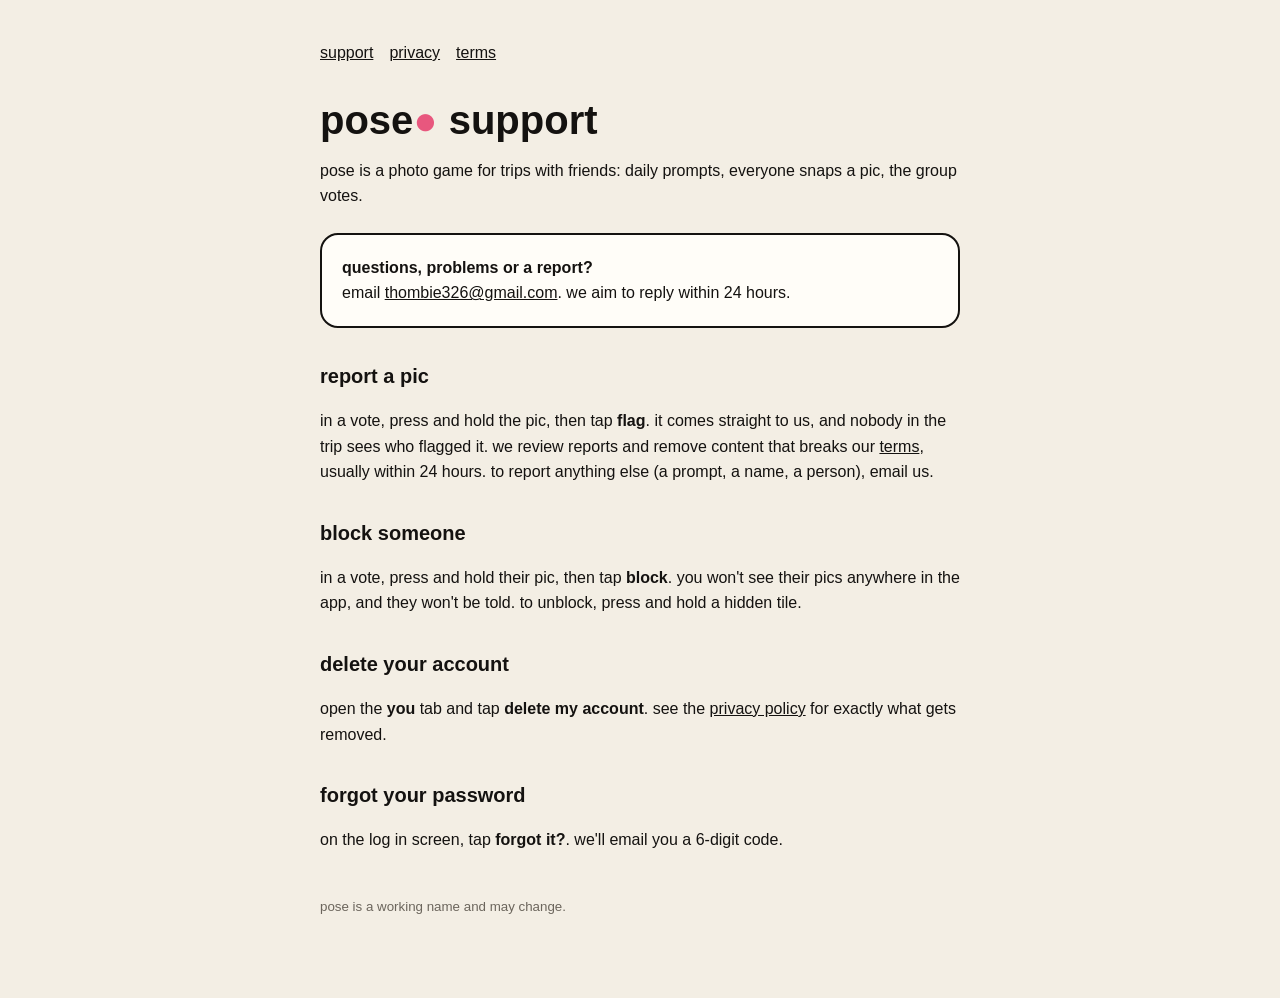
==== index.html @ 8d49477a "Add files via upload" ====
<!doctype html>
<html lang="en">
  <head>
    <meta charset="utf-8" />
    <meta name="viewport" content="width=device-width, initial-scale=1" />
    <title>pose · support</title>
    <style>
      body {
        margin: 0;
        background: #f3eee4;
        color: #141210;
        font:
          16px/1.6 Helvetica,
          Arial,
          sans-serif;
      }
      main {
        max-width: 640px;
        margin: 0 auto;
        padding: 40px 20px 64px;
      }
      h1 {
        font-size: 40px;
        line-height: 1.1;
        margin: 0 0 8px;
      }
      h2 {
        font-size: 20px;
        margin: 32px 0 8px;
      }
      a {
        color: #141210;
      }
      .dot {
        color: #e8577e;
      }
      .card {
        background: #fffdf8;
        border: 2px solid #141210;
        border-radius: 18px;
        padding: 20px;
        margin: 24px 0;
      }
      nav a {
        margin-right: 16px;
      }
      small {
        color: #6b655c;
      }
    </style>
  </head>
  <body>
    <main>
      <nav>
        <a href="index.html">support</a><a href="privacy.html">privacy</a
        ><a href="terms.html">terms</a>
      </nav>
      <h1 style="margin-top: 32px">pose<span class="dot">●</span> support</h1>
      <p>
        pose is a photo game for trips with friends: daily prompts, everyone
        snaps a pic, the group votes.
      </p>

      <div class="card">
        <strong>questions, problems or a report?</strong><br />
        email <a href="mailto:thombie326@gmail.com">thombie326@gmail.com</a>. we
        aim to reply within 24 hours.
      </div>

      <h2>report a pic</h2>
      <p>
        in a vote, press and hold the pic, then tap <strong>flag</strong>. it
        comes straight to us, and nobody in the trip sees who flagged it. we
        review reports and remove content that breaks our
        <a href="terms.html">terms</a>, usually within 24 hours. to report
        anything else (a prompt, a name, a person), email us.
      </p>

      <h2>block someone</h2>
      <p>
        in a vote, press and hold their pic, then tap <strong>block</strong>.
        you won't see their pics anywhere in the app, and they won't be told. to
        unblock, press and hold a hidden tile.
      </p>

      <h2>delete your account</h2>
      <p>
        open the <strong>you</strong> tab and tap
        <strong>delete my account</strong>. see the
        <a href="privacy.html">privacy policy</a> for exactly what gets removed.
      </p>

      <h2>forgot your password</h2>
      <p>
        on the log in screen, tap <strong>forgot it?</strong>. we'll email you a
        6-digit code.
      </p>

      <p style="margin-top: 40px">
        <small>pose is a working name and may change.</small>
      </p>
    </main>
  </body>
</html>
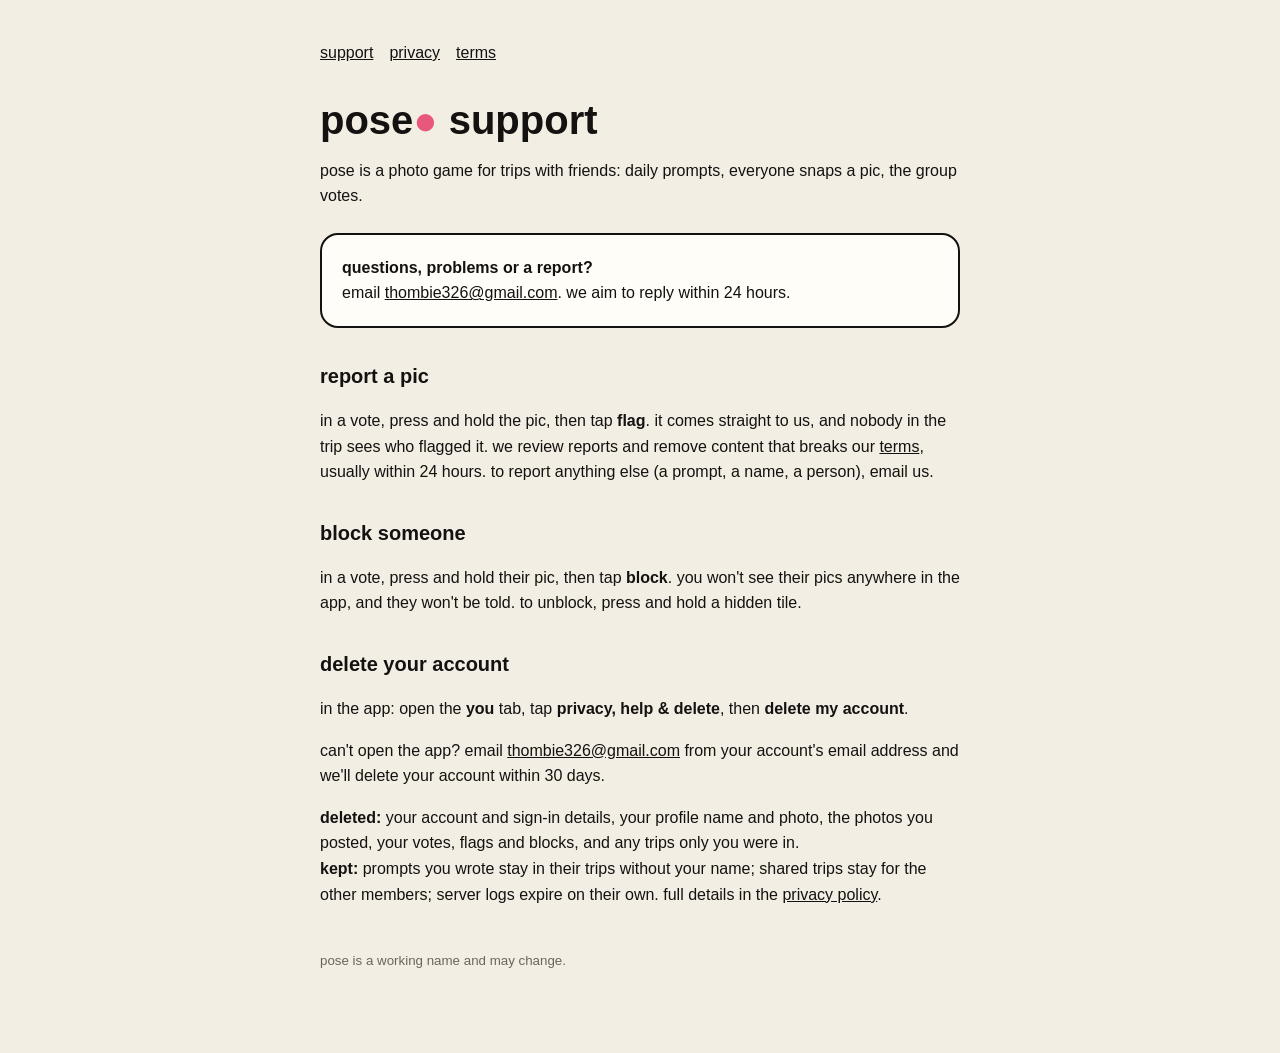
==== commit 27832813: "Revise account deletion process and data retention info Updated account deletion instructions and ad" ====
--- a/index.html
+++ b/index.html
@@ -85,15 +85,21 @@
 
       <h2>delete your account</h2>
       <p>
-        open the <strong>you</strong> tab and tap
-        <strong>delete my account</strong>. see the
-        <a href="privacy.html">privacy policy</a> for exactly what gets removed.
+        in the app: open the <strong>you</strong> tab, tap
+        <strong>privacy, help &amp; delete</strong>, then
+        <strong>delete my account</strong>.
       </p>
-
-      <h2>forgot your password</h2>
       <p>
-        on the log in screen, tap <strong>forgot it?</strong>. we'll email you a
-        6-digit code.
+        can't open the app? email
+        <a href="mailto:thombie326@gmail.com">thombie326@gmail.com</a>
+        from your account's email address and we'll delete your account within 30 days.
+      </p>
+      <p>
+        <strong>deleted:</strong> your account and sign-in details, your profile name and photo,
+        the photos you posted, your votes, flags and blocks, and any trips only you were in.<br>
+        <strong>kept:</strong> prompts you wrote stay in their trips without your name; shared trips
+        stay for the other members; server logs expire on their own.
+        full details in the <a href="privacy.html">privacy policy</a>.
       </p>
 
       <p style="margin-top: 40px">
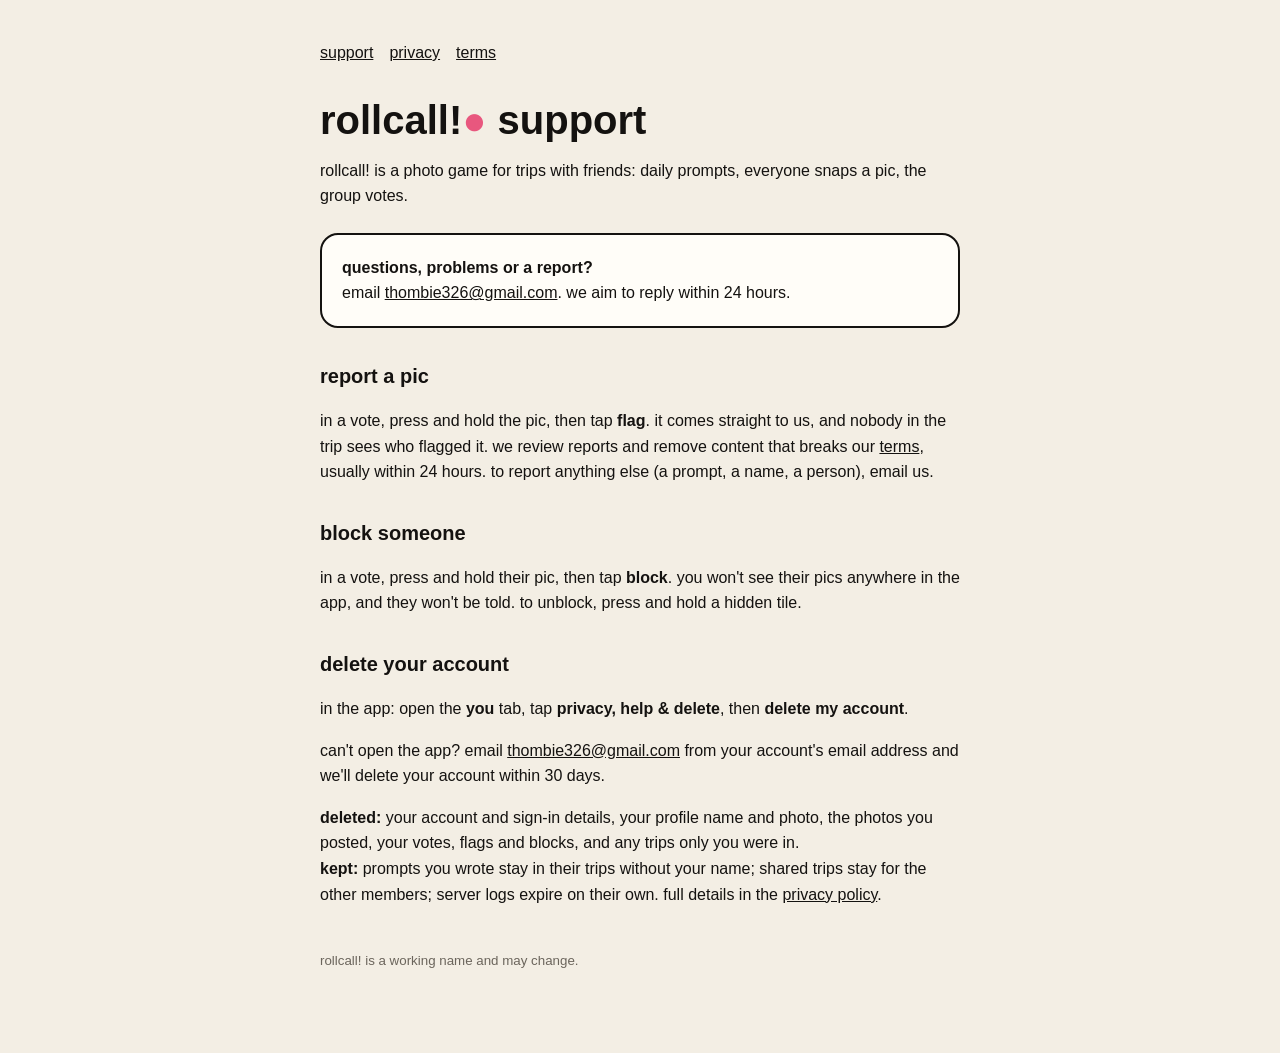
==== commit 5e1b5173: "Rename 'pose' to 'rollcall!' in index.html" ====
--- a/index.html
+++ b/index.html
@@ -3,7 +3,7 @@
   <head>
     <meta charset="utf-8" />
     <meta name="viewport" content="width=device-width, initial-scale=1" />
-    <title>pose · support</title>
+    <title>rollcall! · support</title>
     <style>
       body {
         margin: 0;
@@ -55,9 +55,9 @@
         <a href="index.html">support</a><a href="privacy.html">privacy</a
         ><a href="terms.html">terms</a>
       </nav>
-      <h1 style="margin-top: 32px">pose<span class="dot">●</span> support</h1>
+      <h1 style="margin-top: 32px">rollcall!<span class="dot">●</span> support</h1>
       <p>
-        pose is a photo game for trips with friends: daily prompts, everyone
+        rollcall! is a photo game for trips with friends: daily prompts, everyone
         snaps a pic, the group votes.
       </p>
 
@@ -103,7 +103,7 @@
       </p>
 
       <p style="margin-top: 40px">
-        <small>pose is a working name and may change.</small>
+        <small>rollcall! is a working name and may change.</small>
       </p>
     </main>
   </body>
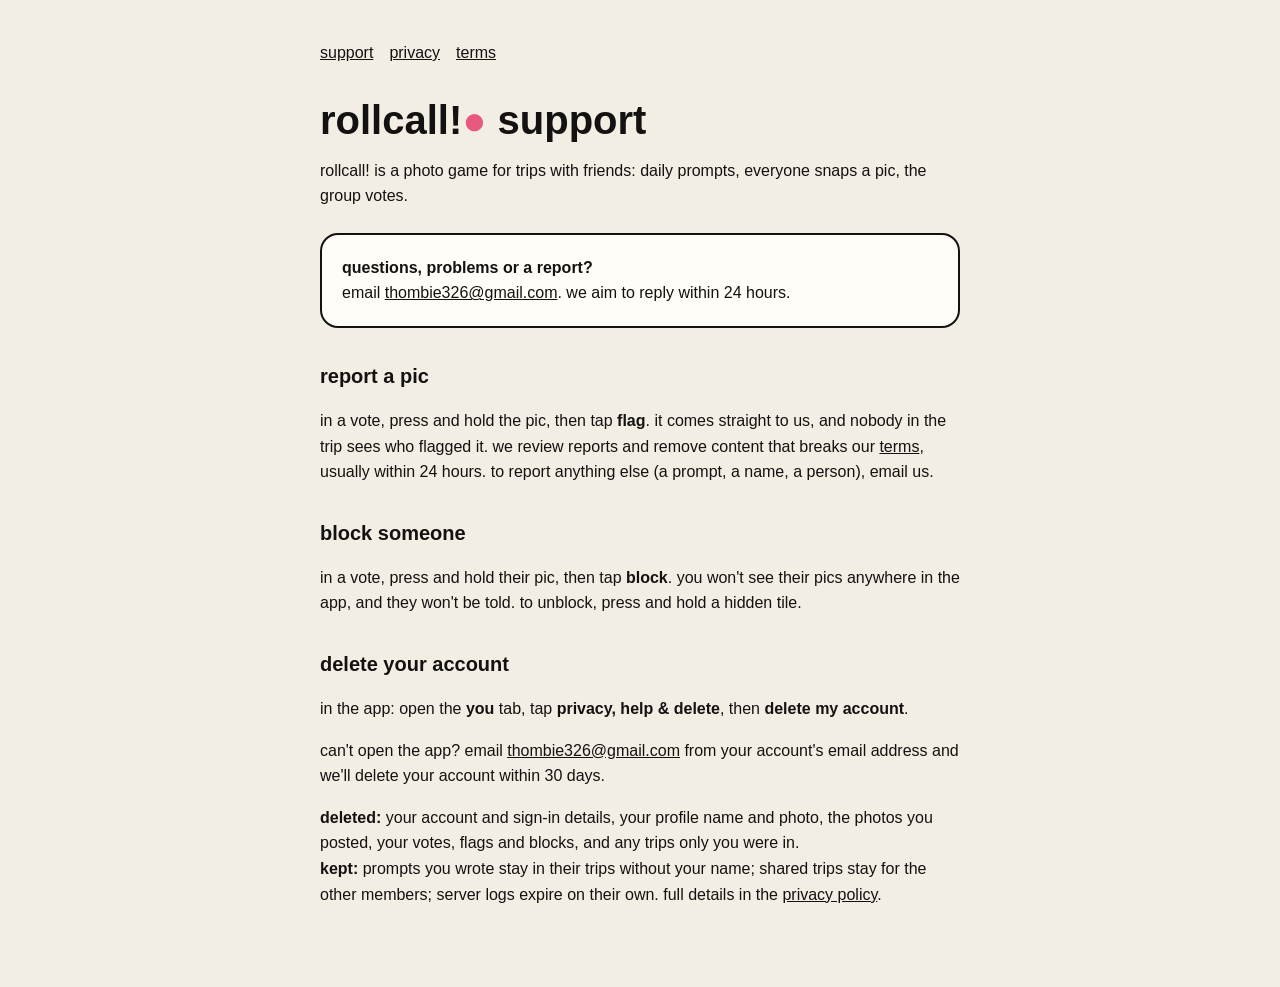
==== commit 2e26bda1: "Privacy: Expo push service, push token, deletion path, rollcall! name; drop the working-name line Co" ====
--- a/index.html
+++ b/index.html
@@ -101,10 +101,6 @@
         stay for the other members; server logs expire on their own.
         full details in the <a href="privacy.html">privacy policy</a>.
       </p>
-
-      <p style="margin-top: 40px">
-        <small>rollcall! is a working name and may change.</small>
-      </p>
     </main>
   </body>
 </html>
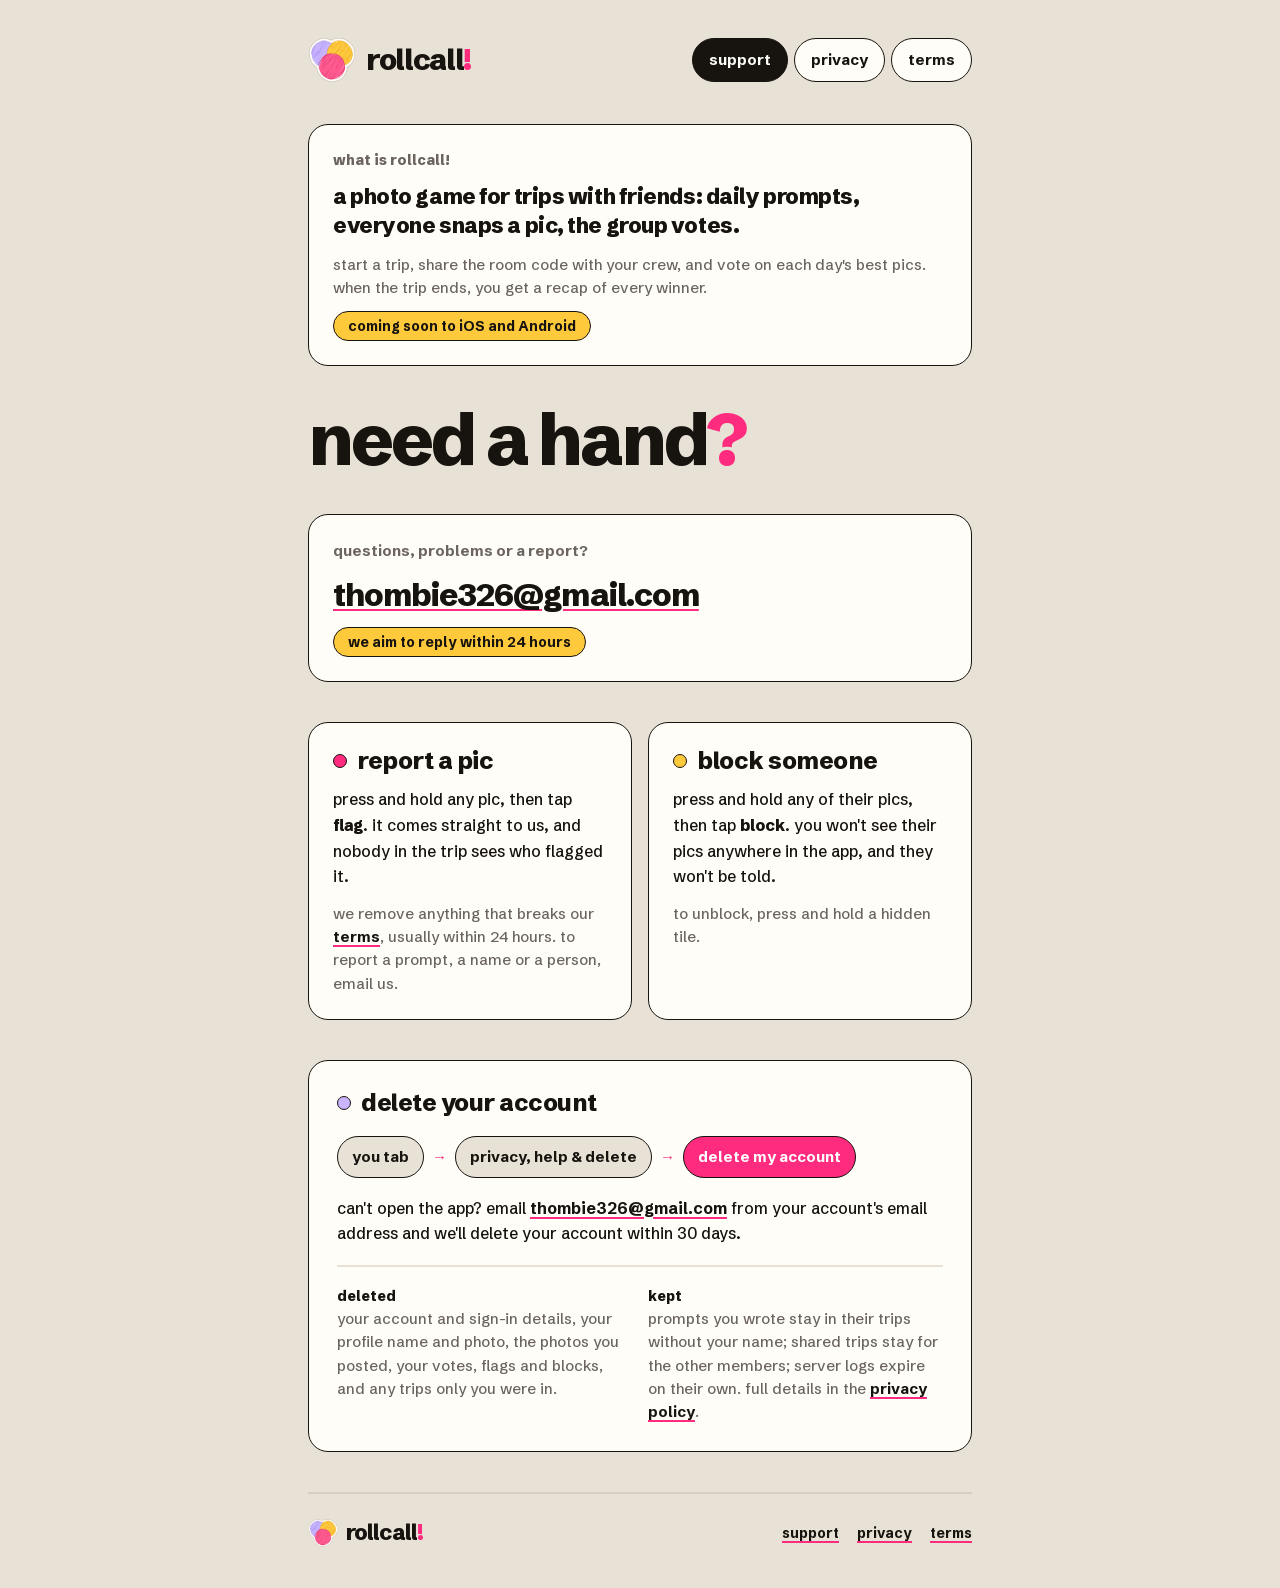
==== commit a428a0d2: "Update index.html" ====
--- a/index.html
+++ b/index.html
@@ -1,106 +1,65 @@
 <!doctype html>
 <html lang="en">
-  <head>
-    <meta charset="utf-8" />
-    <meta name="viewport" content="width=device-width, initial-scale=1" />
-    <title>rollcall! · support</title>
-    <style>
-      body {
-        margin: 0;
-        background: #f3eee4;
-        color: #141210;
-        font:
-          16px/1.6 Helvetica,
-          Arial,
-          sans-serif;
-      }
-      main {
-        max-width: 640px;
-        margin: 0 auto;
-        padding: 40px 20px 64px;
-      }
-      h1 {
-        font-size: 40px;
-        line-height: 1.1;
-        margin: 0 0 8px;
-      }
-      h2 {
-        font-size: 20px;
-        margin: 32px 0 8px;
-      }
-      a {
-        color: #141210;
-      }
-      .dot {
-        color: #e8577e;
-      }
-      .card {
-        background: #fffdf8;
-        border: 2px solid #141210;
-        border-radius: 18px;
-        padding: 20px;
-        margin: 24px 0;
-      }
-      nav a {
-        margin-right: 16px;
-      }
-      small {
-        color: #6b655c;
-      }
-    </style>
-  </head>
-  <body>
-    <main>
-      <nav>
-        <a href="index.html">support</a><a href="privacy.html">privacy</a
-        ><a href="terms.html">terms</a>
-      </nav>
-      <h1 style="margin-top: 32px">rollcall!<span class="dot">●</span> support</h1>
-      <p>
-        rollcall! is a photo game for trips with friends: daily prompts, everyone
-        snaps a pic, the group votes.
-      </p>
+<head>
+<meta charset="utf-8">
+<meta name="viewport" content="width=device-width, initial-scale=1">
+<title>rollcall! · support</title>
+<meta name="description" content="rollcall! is a photo game for trips with friends: daily prompts, everyone snaps a pic, the group votes.">
+<link rel="icon" type="image/png" sizes="32x32" href="favicon-32.png">
+<link rel="apple-touch-icon" href="apple-touch-icon-180.png">
+<link rel="preload" href="fonts/schibsted-grotesk.woff2" as="font" type="font/woff2" crossorigin>
+<link rel="stylesheet" href="site.css">
+</head>
+<body>
+<main>
+  <header class="top">
+    <a class="brand" href="index.html"><img src="rollcall-mark-192.png" alt=""><span>rollcall<span class="bang">!</span></span></a>
+    <nav class="tabs"><a href="index.html" aria-current="page">support</a><a href="privacy.html">privacy</a><a href="terms.html">terms</a></nav>
+  </header>
 
-      <div class="card">
-        <strong>questions, problems or a report?</strong><br />
-        email <a href="mailto:thombie326@gmail.com">thombie326@gmail.com</a>. we
-        aim to reply within 24 hours.
-      </div>
+  <section class="card">
+    <h4 class="mid">what is rollcall!</h4>
+    <p class="intro">a photo game for trips with friends: daily prompts, everyone snaps a pic, the group votes.</p>
+    <p class="small mid">start a trip, share the room code with your crew, and vote on each day's best pics. when the trip ends, you get a recap of every winner.</p>
+    <span class="pill yellow">coming soon to iOS and Android</span>
+  </section>
 
-      <h2>report a pic</h2>
-      <p>
-        in a vote, press and hold the pic, then tap <strong>flag</strong>. it
-        comes straight to us, and nobody in the trip sees who flagged it. we
-        review reports and remove content that breaks our
-        <a href="terms.html">terms</a>, usually within 24 hours. to report
-        anything else (a prompt, a name, a person), email us.
-      </p>
+  <h1>need a hand<span>?</span></h1>
 
-      <h2>block someone</h2>
-      <p>
-        in a vote, press and hold their pic, then tap <strong>block</strong>.
-        you won't see their pics anywhere in the app, and they won't be told. to
-        unblock, press and hold a hidden tile.
-      </p>
+  <section class="card contact">
+    <h4 class="mid">questions, problems or a report?</h4>
+    <a class="email" href="mailto:thombie326@gmail.com">thombie326@gmail.com</a>
+    <span class="pill yellow">we aim to reply within 24 hours</span>
+  </section>
 
-      <h2>delete your account</h2>
-      <p>
-        in the app: open the <strong>you</strong> tab, tap
-        <strong>privacy, help &amp; delete</strong>, then
-        <strong>delete my account</strong>.
-      </p>
-      <p>
-        can't open the app? email
-        <a href="mailto:thombie326@gmail.com">thombie326@gmail.com</a>
-        from your account's email address and we'll delete your account within 30 days.
-      </p>
-      <p>
-        <strong>deleted:</strong> your account and sign-in details, your profile name and photo,
-        the photos you posted, your votes, flags and blocks, and any trips only you were in.<br>
-        <strong>kept:</strong> prompts you wrote stay in their trips without your name; shared trips
-        stay for the other members; server logs expire on their own.
-        full details in the <a href="privacy.html">privacy policy</a>.
-      </p>
-    </main>
-  </body>
+  <div class="grid">
+    <section class="card">
+      <h3><span class="dot"></span>report a pic</h3>
+      <p>press and hold any pic, then tap <strong>flag</strong>. it comes straight to us, and nobody in the trip sees who flagged it.</p>
+      <p class="small mid">we remove anything that breaks our <a href="terms.html">terms</a>, usually within 24 hours. to report a prompt, a name or a person, email us.</p>
+    </section>
+    <section class="card">
+      <h3><span class="dot yellow"></span>block someone</h3>
+      <p>press and hold any of their pics, then tap <strong>block</strong>. you won't see their pics anywhere in the app, and they won't be told.</p>
+      <p class="small mid">to unblock, press and hold a hidden tile.</p>
+    </section>
+  </div>
+
+  <section id="delete" class="card roomy">
+    <h3><span class="dot lilac"></span>delete your account</h3>
+    <div class="path"><span>you tab</span><b>→</b><span>privacy, help &amp; delete</span><b>→</b><span>delete my account</span></div>
+    <p>can't open the app? email <a href="mailto:thombie326@gmail.com">thombie326@gmail.com</a> from your account's email address and we'll delete your account within 30 days.</p>
+    <div class="rule"></div>
+    <div class="grid">
+      <div><h4>deleted</h4><p class="small mid">your account and sign-in details, your profile name and photo, the photos you posted, your votes, flags and blocks, and any trips only you were in.</p></div>
+      <div><h4>kept</h4><p class="small mid">prompts you wrote stay in their trips without your name; shared trips stay for the other members; server logs expire on their own. full details in the <a href="privacy.html">privacy policy</a>.</p></div>
+    </div>
+  </section>
+
+  <footer class="foot">
+    <a class="brand" href="index.html"><img src="rollcall-mark-192.png" alt=""><span>rollcall<span class="bang">!</span></span></a>
+    <nav><a href="index.html">support</a><a href="privacy.html">privacy</a><a href="terms.html">terms</a></nav>
+  </footer>
+</main>
+</body>
 </html>
--- a/site.css
+++ b/site.css
@@ -0,0 +1,87 @@
+/* rollcall! site, from Website and Email v2.dc.html (brand kit v2) */
+@font-face{font-family:"Schibsted Grotesk";font-weight:500 800;font-display:swap;src:url(fonts/schibsted-grotesk.woff2) format("woff2")}
+
+:root{--pink:#FF2B7E;--yellow:#FFC93C;--lilac:#C8B4FF;--beige:#E8E2D6;--cream:#FFFDF8;--ink:#17130F;--mid:#6B655E;--rule:#D6CEC0}
+*{box-sizing:border-box}
+html{-webkit-text-size-adjust:100%}
+body{margin:0;background:var(--beige);color:var(--ink);font:500 16px/1.6 "Schibsted Grotesk",Helvetica,Arial,sans-serif}
+a{color:var(--ink);font-weight:700;text-decoration-color:var(--pink);text-decoration-thickness:2px;text-underline-offset:3px}
+a:hover{color:var(--pink)}
+p{margin:0}
+strong{font-weight:800}
+
+main{max-width:760px;margin:0 auto;padding:36px 48px 40px;display:flex;flex-direction:column;gap:40px}
+
+/* header + footer */
+.top,.foot{display:flex;align-items:center;justify-content:space-between;gap:16px;flex-wrap:wrap}
+.brand{display:flex;align-items:center;gap:10px;text-decoration:none;font-size:30px;font-weight:800;line-height:1;letter-spacing:-.045em}
+.brand img{width:48px;height:48px;display:block}
+.brand:hover{color:var(--ink)}
+.bang{color:var(--pink)}
+.tabs{display:flex;gap:6px}
+.tabs a{text-decoration:none;font-size:15px;padding:9px 16px;border-radius:999px;border:1.5px solid var(--ink);background:var(--cream)}
+.tabs a[aria-current]{background:var(--ink);color:var(--cream)}
+.foot{border-top:2px solid var(--rule);padding-top:24px}
+.foot .brand{gap:8px;font-size:22px;letter-spacing:-.04em}
+.foot .brand img{width:30px;height:30px}
+.foot nav{display:flex;gap:18px;font-size:14px}
+
+/* type */
+.hero{display:flex;flex-direction:column;gap:16px}
+h1{margin:0;font-size:72px;font-weight:800;line-height:.95;letter-spacing:-.045em}
+h1 span{color:var(--pink)}
+h2{margin:0;font-size:26px;font-weight:800;line-height:1.2;letter-spacing:-.025em}
+h3{margin:0;font-size:24px;font-weight:800;line-height:1.2;letter-spacing:-.02em;display:flex;align-items:center;gap:10px}
+h4{margin:0;font-size:14px;font-weight:800}
+.lede{font-size:18px;line-height:1.55;color:var(--mid);max-width:560px}
+.mid{color:var(--mid)}
+.small{font-size:15px;line-height:1.55}
+
+/* pieces */
+.card{background:var(--cream);border:1.5px solid var(--ink);border-radius:20px;padding:24px;display:flex;flex-direction:column;gap:12px}
+.card.big{border-radius:24px;padding:36px;gap:36px}
+.card.big>section{display:flex;flex-direction:column;gap:12px}
+.rule{height:2px;background:var(--beige)}
+.grid{display:grid;grid-template-columns:1fr 1fr;gap:16px}
+.pill{align-self:flex-start;border:1.5px solid var(--ink);border-radius:999px;padding:7px 14px;font-size:14px;font-weight:700;line-height:1;background:var(--cream)}
+.pill.yellow{background:var(--yellow)}
+.pill.pink{background:var(--pink);color:#fff}
+.dot{flex:none;width:14px;height:14px;border-radius:50%;border:1.5px solid var(--ink);background:var(--pink)}
+.dot.lilac{background:var(--lilac)}
+.dot.yellow{background:var(--yellow)}
+.intro{font-size:22px;font-weight:800;line-height:1.3;letter-spacing:-.02em}
+.contact{gap:14px}
+.contact h4{font-size:15px;font-weight:700}
+.roomy{padding:28px;gap:18px}
+.email{font-size:32px;font-weight:800;letter-spacing:-.03em;line-height:1.1;overflow-wrap:anywhere}
+.path{display:flex;align-items:center;gap:8px;flex-wrap:wrap;font-size:15px;font-weight:700}
+.path span{padding:8px 14px;border-radius:999px;border:1.5px solid var(--ink);background:var(--beige)}
+.path span:last-child{background:var(--pink);color:#fff}
+.path b{color:var(--pink);font-weight:800}
+ul.dots{list-style:none;margin:0;padding:0;display:flex;flex-direction:column;gap:12px}
+ul.dots li{position:relative;padding-left:20px}
+ul.dots li::before{content:"";position:absolute;left:0;top:8px;width:8px;height:8px;border-radius:50%;border:1.5px solid var(--ink);background:var(--pink)}
+ul.dots li:nth-child(3n+2)::before{background:var(--yellow)}
+ul.dots li:nth-child(3n)::before{background:var(--lilac)}
+ul.dots.tight{gap:10px;font-size:15px;line-height:1.55}
+ul.dots.tight li::before{top:7px}
+.service{display:grid;grid-template-columns:120px 1fr;gap:16px;padding:14px 16px;border:1.5px solid var(--ink);border-radius:14px;background:var(--beige);font-size:15px;line-height:1.55}
+.service b{font-size:16px;font-weight:800}
+.rules{display:grid;grid-template-columns:1fr 1fr;gap:10px}
+.rules div{padding:14px 16px;border:1.5px solid var(--ink);border-radius:14px;background:var(--beige);font-size:15px;font-weight:600;line-height:1.45}
+
+@media (max-width:640px){
+  main{padding:24px 16px 32px;gap:32px}
+  h1{font-size:48px}
+  .brand{font-size:26px}
+  .brand img{width:40px;height:40px}
+  .tabs a{padding:8px 12px;font-size:14px}
+  .grid,.rules{grid-template-columns:1fr}
+  .card.big{padding:24px;gap:28px}
+  .email{font-size:26px}
+  .service{grid-template-columns:1fr;gap:4px}
+}
+.summary{padding:22px;gap:8px}
+.summary p{font-size:17px;font-weight:700;line-height:1.4}
+.contact-row{flex-direction:row;align-items:center;justify-content:space-between;flex-wrap:wrap}
+.contact-row a{font-size:20px;font-weight:800;overflow-wrap:anywhere}
